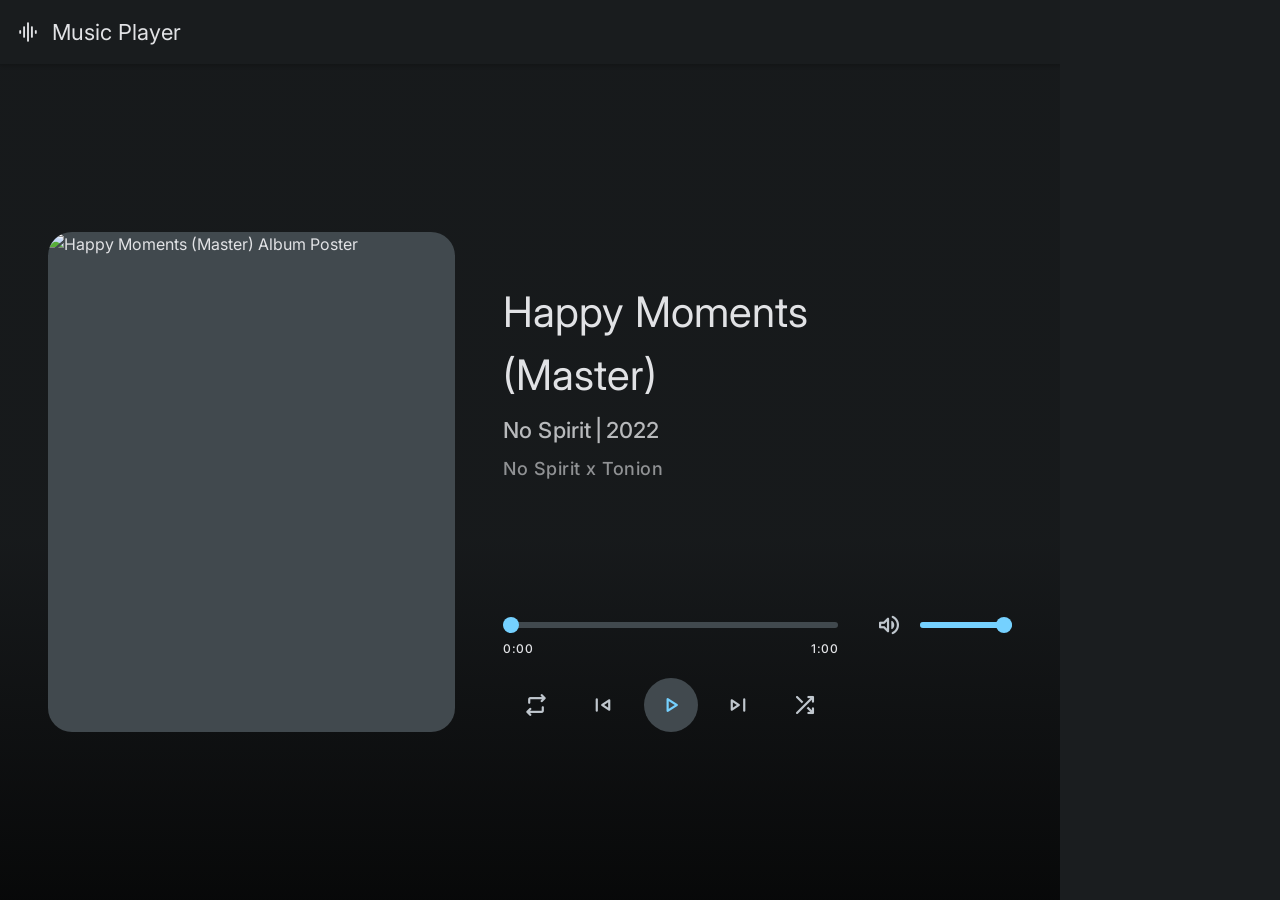
==== index.html @ f11caa59 "storybooks added" ====
<!DOCTYPE html>
<html lang="en">

<head>
  <meta charset="UTF-8">
  <meta http-equiv="X-UA-Compatible" content="IE=edge">
  <meta name="viewport" content="width=device-width, initial-scale=1.0">

  <!-- 
    - primary meta tags
  -->
  <title>Music Player</title>
  <meta name="title" content="Music Player">
  <meta name="description" content="A web music player html template made by SagarAJackie">

  <!-- 
    - favicon
  -->
  <link rel="shortcut icon" href="./favicon.svg" type="image/svg+xml">

  <!-- 
    - google font link
  -->
  <link rel="preconnect" href="https://fonts.googleapis.com">
  <link rel="preconnect" href="https://fonts.gstatic.com" crossorigin>
  <link href="https://fonts.googleapis.com/css2?family=Inter:wght@400;500&display=swap" rel="stylesheet">

  <!-- 
    - material icon font
  -->
  <link rel="stylesheet"
    href="https://fonts.googleapis.com/css2?family=Material+Symbols+Rounded:opsz,wght,FILL,GRAD@24,400,0,-25" />

  <!-- 
    - custom css link
  -->
  <link rel="stylesheet" href="./assets/css/style.css">

</head>

<body>

  <!-- 
    - #TOP APP BAR
  -->

  <div class="top-bar wrapper">

    <div class="logo wrapper">
      <span class="material-symbols-rounded">graphic_eq</span>

      <h1 class="title-lg">Music Player</h1>
    </div>

    <div class="top-bar-actions">
      <button class="btn-icon" data-playlist-toggler>
        <span class="material-symbols-rounded">queue_music</span>
      </button>
    </div>

  </div>





  <main>
    <article>

      <!-- 
        - #PLAYER
      -->

      <div class="player">
        <div class="container">

          <figure class="music-banner">
            <img src="./assets/images/poster-1.jpg" width="800" height="800" alt="Happy Moments (Master) Album Poster"
              class="img-cover" data-player-banner>
          </figure>

          <div class="music-content">

            <h2 class="headline-sm" data-title>Happy Moments (Master)</h2>

            <p class="label-lg label-wrapper wrapper">
              <span data-album>No Spirit</span>

              <span data-year>2022</span>
            </p>

            <p class="label-md artist" data-artist>No Spirit x Tonion</p>

            <div class="seek-control">

              <div>
                <div class="range-wrapper">
                  <input type="range" step="1" max="60" value="0" class="range" data-range data-seek>

                  <div class="range-fill" data-range-fill></div>
                </div>

                <div class="duration-label wrapper">
                  <span class="label-md" data-running-time>0:00</span>

                  <span class="label-md" data-duration>1:00</span>
                </div>
              </div>

              <div class="volume">
                <button class="btn-icon" data-volume-btn>
                  <span class="material-symbols-rounded">volume_up</span>
                </button>

                <div class="range-wrapper">
                  <input type="range" step="0.05" max="1" value="1" class="range" data-range data-volume>

                  <div class="range-fill" data-range-fill></div>
                </div>
              </div>

            </div>

            <div class="player-control wrapper">

              <button class="btn-icon toggle" data-repeat>
                <span class="material-symbols-rounded default-icon">repeat</span>
                <span class="material-symbols-rounded active-icon">repeat_one</span>
              </button>

              <button class="btn-icon" data-skip-prev>
                <span class="material-symbols-rounded">skip_previous</span>
              </button>

              <button class="btn-icon play" data-play-btn>
                <span class="material-symbols-rounded default-icon">play_arrow</span>
                <span class="material-symbols-rounded active-icon">pause</span>
              </button>

              <button class="btn-icon" data-skip-next>
                <span class="material-symbols-rounded">skip_next</span>
              </button>

              <button class="btn-icon toggle" data-shuffle>
                <span class="material-symbols-rounded">shuffle</span>
              </button>

            </div>

          </div>

        </div>
      </div>





      <!-- 
        - #PLAYLIST
      -->

      <div class="playlist" data-playlist>

        <ul class="music-list" data-music-list></ul>

      </div>

      <div class="overlay" data-playlist-toggler data-overlay></div>

    </article>
  </main>





  <!-- 
    - custom js link
  -->
  <script src="./assets/js/script.js"></script>

</body>

</html>
---- assets/css/style.css ----
/*-----------------------------------*\
  #style.css
\*-----------------------------------*/

/**
 * copyright 2022 SagarAJackie
 */





/*-----------------------------------*\
  #CUSTOM PROPERTY
\*-----------------------------------*/

:root {

  /**
   * colors
   */

  --eerie-black_a95: hsla(204, 9%, 11%, 0.95);
  --eerie-black_a50: hsla(204, 9%, 11%, 0.5);
  --eerie-black: hsl(204, 9%, 11%);
  --gainsboro: hsl(225, 7%, 89%);
  --charcoal: hsl(203, 9%, 28%);
  --silver-sand: hsl(208, 12%, 78%);
  --light-sky-blue: hsl(200, 100%, 73%);
  --prussian-blue: hsl(196, 100%, 14%);
  --black: hsl(0, 0%, 0%);
  --black_a50: hsla(0, 0%, 0%, 0.5);
  --black_a20: hsla(0, 0%, 0%, 0.2);
  --light-sky-blue_a8: hsla(200, 100%, 73%, 0.08);
  --light-sky-blue_a12: hsla(200, 100%, 73%, 0.12);
  --silver-sand_a8: hsla(208, 12%, 78%, 0.08);
  --silver-sand_a12: hsla(208, 12%, 78%, 0.12);
  
  --background: var(--eerie-black);
  --background-opacity: var(--eerie-black_a95);
  --on-background: var(--gainsboro);
  --surface-variant: var(--charcoal);
  --on-surface-variant: var(--silver-sand);
  --on-surface-variant-hover: var(--light-sky-blue_a8);
  --on-surface-variant-focus: var(--light-sky-blue_a12);
  --primary: var(--light-sky-blue);
  --on-primary: var(--prussian-blue);

  /**
   * gradient
   */

  --gradient: linear-gradient(180deg, hsla(204, 9%, 11%, 0.90) 60%, transparent 120%);

  /**
   * typography
   */

  --ff-inter: 'Inter', sans-serif;

  --headline-sm: 2.4rem;
  --title-lg: 2.2rem;
  --label-lg: 1.4rem;
  --label-md: 1.2rem;
  
  --fw-400: 400;
  --fw-500: 500;

  /**
   * box shadow
   */

  --shadow-1: 0 1px 4px 1px var(--black_a20);
  --shadow-2: 0 1px 4px 1px var(--black_a50);

  /**
   * border radius
   */

  --radius-24: 24px;
  --radius-16: 16px;
  --radius-12: 12px;
  --radius-pill: 100px;
  --radius-circle: 50%;

  /**
   * transition
   */

  --transition-1: 200ms cubic-bezier(0.2, 0, 0, 1);
  --transition-2: 300ms cubic-bezier(0.2, 0, 0, 1);

}





/*-----------------------------------*\
  #RESET
\*-----------------------------------*/

*,
*::before,
*::after {
  margin: 0;
  padding: 0;
  box-sizing: border-box;
}

li { list-style: none; }

a,
img,
span,
input,
button { display: block; }

a {
  text-decoration: none;
  color: inherit;
}

img { height: auto; }

input,
button {
  background: none;
  border: none;
  font: inherit;
}

input { width: 100%; }

button { cursor: pointer; }

html {
  font-family: var(--ff-inter);
  font-size: 10px;
  scroll-behavior: smooth;
}

body {
  background-color: var(--black);
  color: var(--on-background);
  font-size: 1.6rem;
  line-height: 1.5;
  min-height: 100vh;
  min-width: 250px;
  background-image: url("../images/poster-1.jpg");
  background-size: 150%;
  background-repeat: no-repeat;
  background-position: top;
  overflow: overlay;
}

body.modalActive { overflow: hidden; }

::-webkit-scrollbar { width: 8px; }

::-webkit-scrollbar-track { background: transparent; }

::-webkit-scrollbar-thumb {
  background-color: transparent;
  border-radius: var(--radius-pill);
}

body:hover::-webkit-scrollbar-thumb { background-color: var(--surface-variant); }





/*-----------------------------------*\
  #REUSED STYLE
\*-----------------------------------*/

.material-symbols-rounded {
  font-variation-settings: 'FILL' 0, 'wght' 400, 'GRAD' -25, 'opsz' 24;
  width: 1em;
  height: 1em;
  overflow: hidden;
  user-select: none;
}

.wrapper {
  display: flex;
  align-items: center;
}

.title-lg {
  font-size: var(--title-lg);
  font-weight: var(--fw-400);
}

.btn-icon {
  color: var(--on-surface-variant);
  width: 40px;
  height: 40px;
  display: grid;
  place-items: center;
  border-radius: var(--radius-circle);
}

.btn-icon:hover { background-color: var(--on-surface-variant-hover); }

.btn-icon:is(:focus, :focus-visible) {
  background-color: var(--on-surface-variant-focus);
}

.img-cover {
  width: 100%;
  height: 100%;
  object-fit: cover;
}

.headline-sm {
  font-size: var(--headline-sm);
  font-weight: var(--fw-400);
}

.label-lg,
.label-md { font-weight: var(--fw-500); }

.label-lg {
  font-size: var(--label-lg);
  letter-spacing: 0.1px;
}

.label-md {
  font-size: var(--label-md);
  letter-spacing: 0.5px;
}





/*-----------------------------------*\
  #TOP APP BAR
\*-----------------------------------*/

.top-bar {
  position: fixed;
  top: 0;
  left: 0;
  background-color: var(--background-opacity);
  min-width: 250px;
  width: 100%;
  height: 64px;
  padding-inline: 16px;
  justify-content: space-between;
  backdrop-filter: blur(50px);
  box-shadow: var(--shadow-1);
  z-index: 2;
}

.logo { gap: 12px; }





/*-----------------------------------*\
  #PLAYER
\*-----------------------------------*/

.volume { display: none; }

.player {
  --padding: 24px;
  background-image: var(--gradient);
  padding: var(--padding);
  padding-block-start: calc(64px + var(--padding));
  min-height: 100vh;
  display: flex;
  text-align: center;
  backdrop-filter: blur(30px);
  overflow: hidden;
}

.player .container {
  width: 100%;
  display: grid;
  grid-template-rows: 1fr max-content;
  gap: 24px;
}

.music-banner {
  aspect-ratio: 1 / 1;
  background-color: var(--surface-variant);
  max-width: 400px;
  margin-inline: auto;
  align-self: center;
  overflow: hidden;
  border-radius: var(--radius-24);
}

.label-wrapper {
  justify-content: center;
  opacity: 0.8;
  margin-block: 8px 4px;
}

.label-wrapper span:first-child::after {
  content: "|";
  display: inline-block;
  margin-inline: 4px;
}

.artist {
  opacity: 0.6;
  margin-block-end: 36px;
}

.seek-control { margin-block-end: 20px; }

.range-wrapper { position: relative; }

.range {
  appearance: none;
  cursor: pointer;
}

.range::-webkit-slider-runnable-track {
  appearance: none;
  background-color: var(--surface-variant);
  height: 6px;
  width: 100%;
  border-radius: var(--radius-pill);
}

.range-fill {
  content: "";
  position: absolute;
  top: 0;
  left: 0;
  width: 0;
  height: 6px;
  background-color: var(--primary);
  border-radius: var(--radius-pill);
  pointer-events: none;
}

.range::-webkit-slider-thumb {
  appearance: none;
  background-color: var(--primary);
  width: 16px;
  height: 16px;
  margin-block-start: -5px;
  border-radius: var(--radius-pill);
  transition: var(--transition-1);
}

.range::-webkit-slider-thumb:hover {
  box-shadow: 0 0 0 12px var(--on-surface-variant-hover);
}

.range::-webkit-slider-thumb:is(:focus, :focus-visible) {
  box-shadow: 0 0 0 12px var(--on-surface-variant-focus);
}

.duration-label {
  justify-content: space-between;
  margin-block-start: 12px;
}

.player-control { justify-content: space-evenly; }

.player-control .toggle.active { color: var(--primary); }

.player-control .play {
  background-color: var(--surface-variant);
  color: var(--primary);
}

.player-control .play.active {
  background-color: var(--primary);
  color: var(--on-primary);
}

.player-control .btn-icon.active .default-icon,
.player-control .btn-icon .active-icon { display: none; }

.player-control .btn-icon .default-icon,
.player-control .btn-icon.active .active-icon { display: block; }





/*-----------------------------------*\
  #PLAYLIST
\*-----------------------------------*/

.playlist {
  position: fixed;
  top: 0;
  right: -180px;
  width: 180px;
  height: 100vh;
  background-color: var(--background);
  padding: 28px;
  border-top-left-radius: var(--radius-16);
  border-bottom-left-radius: var(--radius-16);
  box-shadow: var(--shadow-2);
  overflow-y: overlay;
  visibility: hidden;
  transition: var(--transition-2);
  z-index: 4;
}

.playlist:hover::-webkit-scrollbar-thumb { background-color: var(--surface-variant); }

.playlist.active {
  transform: translateX(-180px);
  visibility: visible;
}

.music-list {
  display: grid;
  gap: 20px;
}

.music-item {
  position: relative;
  border-radius: var(--radius-12);
  background-color: var(--surface-variant);
  overflow: hidden;
}

.music-item .item-icon {
  position: absolute;
  inset: 0;
  background-color: var(--eerie-black_a50);
  display: grid;
  place-items: center;
  opacity: 0;
}

.music-item.playing .item-icon { opacity: 1; }

.music-item .item-icon .material-symbols-rounded {
  color: var(--primary);
  font-size: 3rem;
}

.music-item:is(:hover, :focus-visible, :active, .playing) {
  outline: 1px solid var(--primary);
}

.overlay {
  position: fixed;
  top: 0;
  left: 0;
  width: 100%;
  height: 100vh;
  background-color: var(--black);
  opacity: 0;
  pointer-events: none;
  transition: var(--transition-2);
  z-index: 3;
}

.overlay.active {
  pointer-events: all;
  opacity: 0.5;
}





/*-----------------------------------*\
  #MEDIA QUERIES
\*-----------------------------------*/

/**
 * responsive for large than 575px screen
 */

@media (min-width: 575px) {

  /**
   * RESET
   */

  body { background-size: 100%; }



  /**
   * PLAYER
   */

  .player { justify-content: center; }

  .player .container { max-width: 540px; }

}





/**
 * responsive for large than 992px screen
 */

@media (min-width: 992px) {

  /**
   * CUSTOM PROPERTY
   */

  :root {

    /**
     * typography
     */

    --headline-sm: 4.2rem;
    --label-lg: 2.2rem;

  }



  /**
   * RESET
   */

  body {
    background-size: 40% 100%;
    background-position: left center;
  }

  article { display: flex; }



  /**
   * REUSED STYLE
   */

  .btn-icon {
    width: 54px;
    height: 54px;
  }

  .btn-icon .material-symbols-rounded { font-size: 2.8rem; }



  /**
   * TOP APP BAR
   */

  .top-bar-actions { display: none; }



  /**
   * PLAYER
   */

  .player {
    --padding: 48px;
    text-align: left;
    flex-grow: 1;
    align-items: center;
    backdrop-filter: blur(100px);
  }

  .player .container {
    max-width: 1200px;
    grid-template-columns: 0.8fr 1fr;
    grid-template-rows: 1fr;
    gap: 48px;
    max-height: 500px;
    height: 100%;
  }

  .music-banner {
    aspect-ratio: unset;
    max-width: max-content;
    width: 100%;
    height: 100%;
  }

  .music-content {
    display: flex;
    flex-direction: column;
    padding-block-start: 48px;
    min-width: 100%;
  }

  .music-content :is(.headline-sm, .label-lg, .label-md) {
    max-width: 85%;
  }

  .label-wrapper {
    justify-content: flex-start;
    margin-block-end: 8px;
  }

  .artist { --label-md: 1.8rem; }

  .seek-control {
    margin-block-start: auto;
    display: grid;
    grid-template-columns: 1fr 150px;
    align-items: center;
    gap: 24px;
  }

  .volume {
    display: flex;
    align-items: center;
    gap: 4px;
    margin-block-start: -30px;
  }

  .volume .btn-icon { flex-shrink: 0; }

  .volume .range-fill { width: 100%; }

  .player-control {
    margin-inline-end: 174px;
    min-width: max-content;
    gap: 8px;
  }



  /**
   * PLAYLIST
   */

  .overlay { display: none; }

  .playlist {
    position: static;
    visibility: visible;
    border-radius: 0;
    box-shadow: none;
    flex-shrink: 0;
  }

  .playlist.active { transform: unset; }

  .music-item:is(:hover, :focus-visible, :active, .playing) {
    outline: 2px solid var(--primary);
  }

  .music-item .item-icon .material-symbols-rounded {
    font-size: 3.6rem;
  }

}





/**
 * responsive for large than 1200px screen
 */

@media (min-width: 1200px) {

  /**
   * PLAYLIST
   */

  .playlist {
    padding: 32px;
    width: 220px;
  }

  .music-list { gap: 28px; }

}
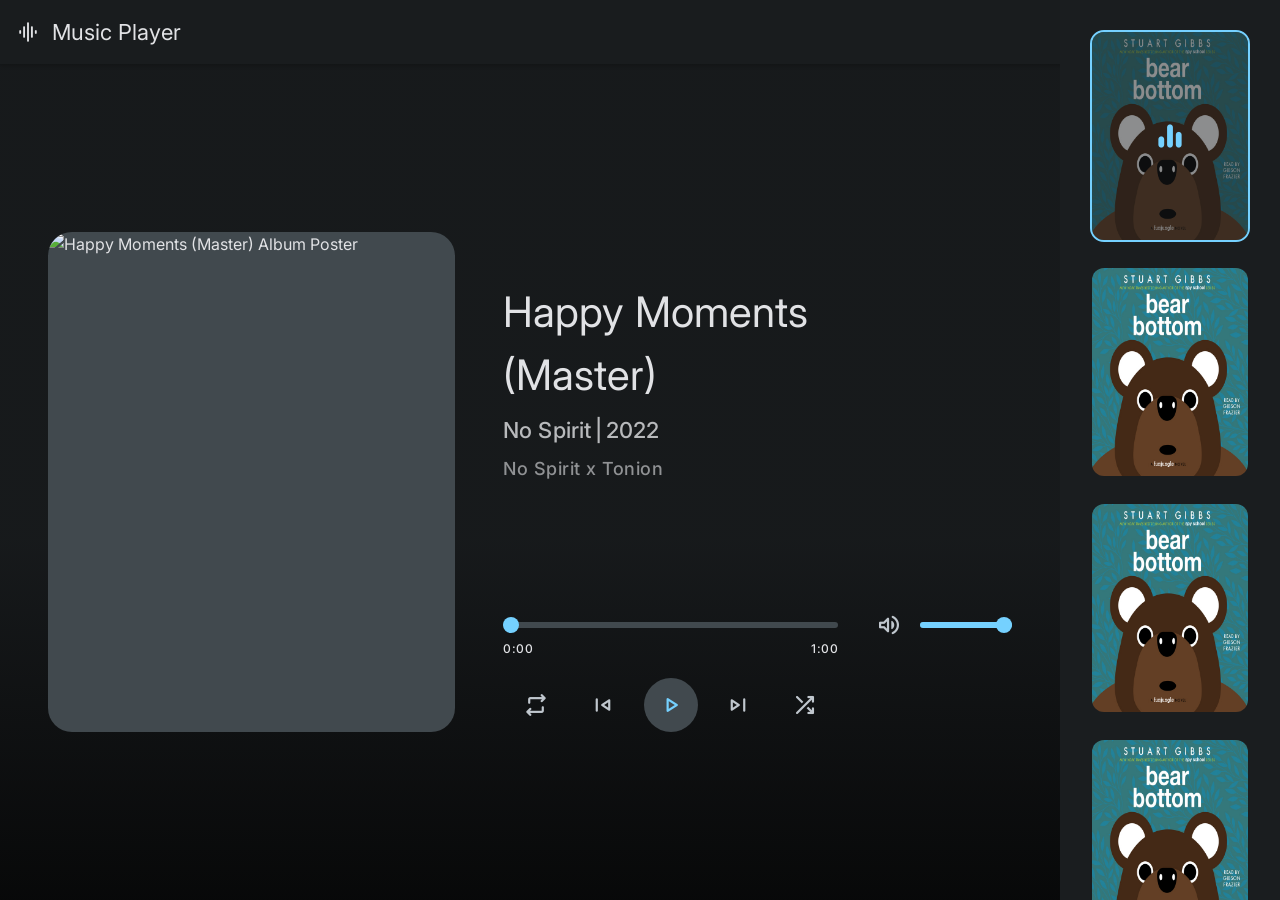
==== commit 6c16ff6e: "Mac Undercover" ====
--- a/index.html
+++ b/index.html
@@ -10,8 +10,8 @@
     - primary meta tags
   -->
   <title>Music Player</title>
-  <meta name="title" content="Music Player">
-  <meta name="description" content="A web music player html template made by SagarAJackie">
+  <meta name="title" content="NaNa Music Player">
+  <meta name="description" content="A web music player html template made by NaNa">
 
   <!-- 
     - favicon
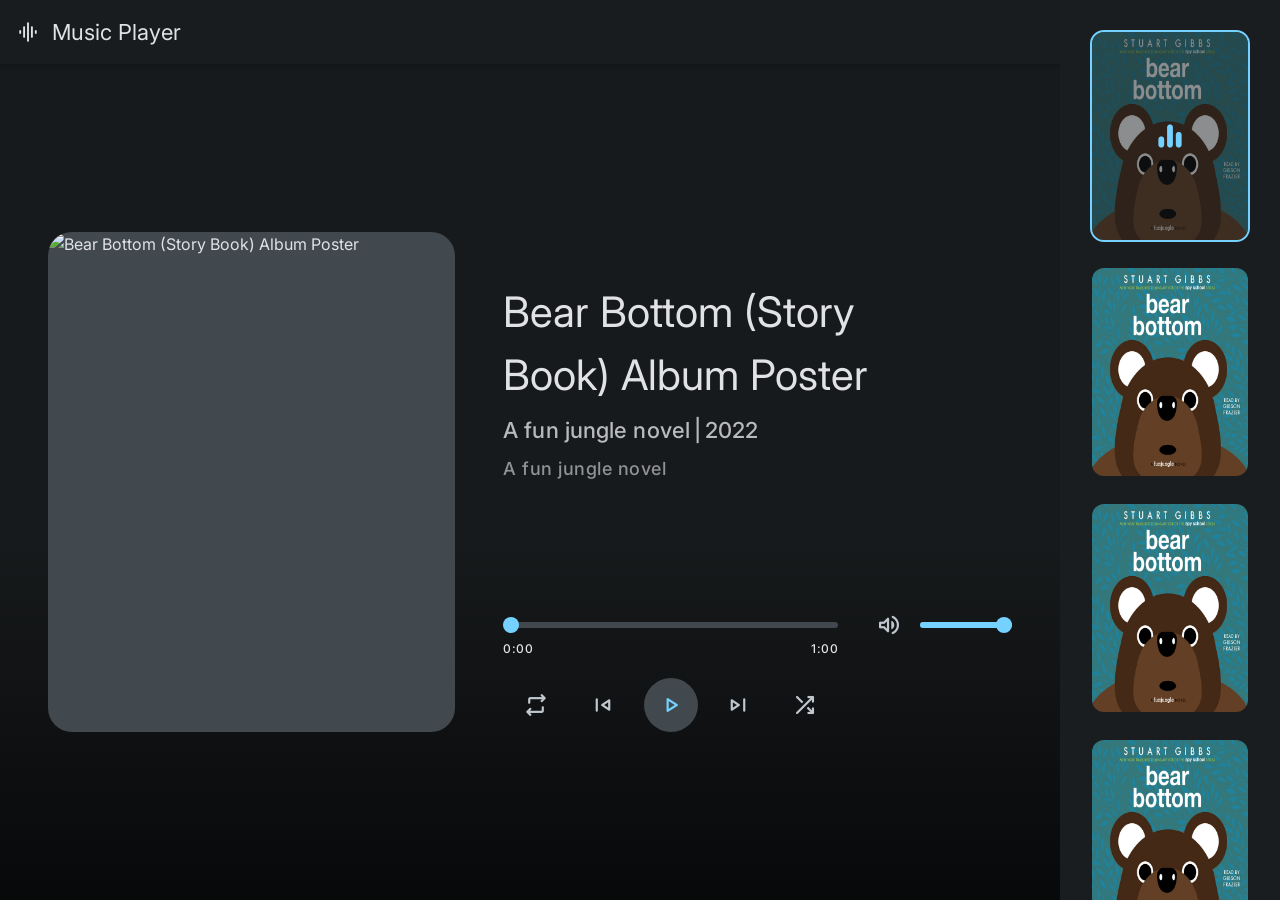
==== commit bc82c1ee: "Mac B., Kid Spy Series - Books 1-6" ====
--- a/index.html
+++ b/index.html
@@ -75,21 +75,21 @@
         <div class="container">
 
           <figure class="music-banner">
-            <img src="./assets/images/poster-1.jpg" width="800" height="800" alt="Happy Moments (Master) Album Poster"
+            <img src="./assets/images/poster-1.jpg" width="800" height="800" alt="Bear Bottom (Story Book) Album Poster"
               class="img-cover" data-player-banner>
           </figure>
 
           <div class="music-content">
 
-            <h2 class="headline-sm" data-title>Happy Moments (Master)</h2>
+            <h2 class="headline-sm" data-title>Bear Bottom (Story Book) Album Poster</h2>
 
             <p class="label-lg label-wrapper wrapper">
-              <span data-album>No Spirit</span>
+              <span data-album>A fun jungle novel</span>
 
               <span data-year>2022</span>
             </p>
 
-            <p class="label-md artist" data-artist>No Spirit x Tonion</p>
+            <p class="label-md artist" data-artist>A fun jungle novel</p>
 
             <div class="seek-control">
 
